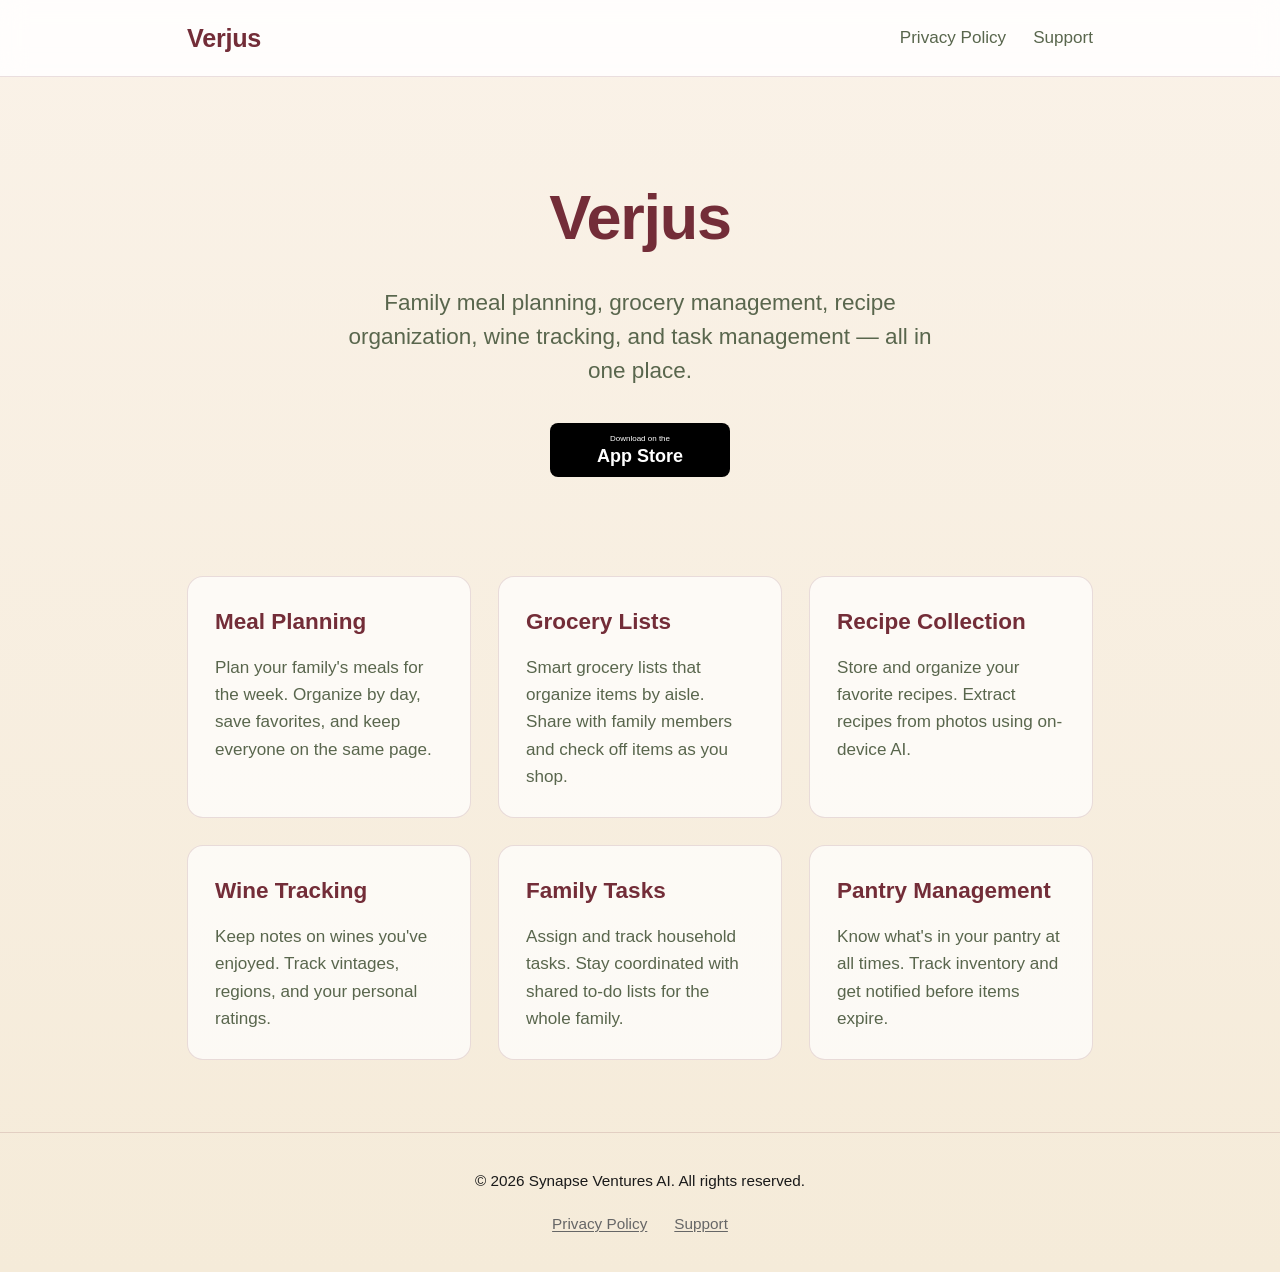
==== index.html @ 96adf4d8 "Initial commit — Verjus app website - Landing page with feature overview - Privacy policy covering d" ====
<!DOCTYPE html>
<html lang="en">
<head>
    <meta charset="UTF-8">
    <meta name="viewport" content="width=device-width, initial-scale=1.0">
    <title>Verjus — Family Meal Planning & Grocery Management</title>
    <link rel="stylesheet" href="style.css">
    <meta name="description" content="Verjus is the all-in-one app for family meal planning, grocery management, recipe organization, wine tracking, and task management.">
</head>
<body>
    <header>
        <nav>
            <span class="logo">Verjus</span>
            <div class="nav-links">
                <a href="privacy.html">Privacy Policy</a>
                <a href="support.html">Support</a>
            </div>
        </nav>
    </header>

    <main>
        <section class="hero">
            <h1>Verjus</h1>
            <p class="tagline">Family meal planning, grocery management, recipe organization, wine tracking, and task management — all in one place.</p>
            <a href="https://apps.apple.com/app/verjus/id6441234567" class="app-store-badge" aria-label="Download Verjus on the App Store">
                <img src="assets/app-store-badge.svg" alt="Download on the App Store" width="180" height="54">
            </a>
        </section>

        <section class="features">
            <div class="feature-card">
                <h2>Meal Planning</h2>
                <p>Plan your family's meals for the week. Organize by day, save favorites, and keep everyone on the same page.</p>
            </div>
            <div class="feature-card">
                <h2>Grocery Lists</h2>
                <p>Smart grocery lists that organize items by aisle. Share with family members and check off items as you shop.</p>
            </div>
            <div class="feature-card">
                <h2>Recipe Collection</h2>
                <p>Store and organize your favorite recipes. Extract recipes from photos using on-device AI.</p>
            </div>
            <div class="feature-card">
                <h2>Wine Tracking</h2>
                <p>Keep notes on wines you've enjoyed. Track vintages, regions, and your personal ratings.</p>
            </div>
            <div class="feature-card">
                <h2>Family Tasks</h2>
                <p>Assign and track household tasks. Stay coordinated with shared to-do lists for the whole family.</p>
            </div>
            <div class="feature-card">
                <h2>Pantry Management</h2>
                <p>Know what's in your pantry at all times. Track inventory and get notified before items expire.</p>
            </div>
        </section>
    </main>

    <footer>
        <p>&copy; 2026 Synapse Ventures AI. All rights reserved.</p>
        <div class="footer-links">
            <a href="privacy.html">Privacy Policy</a>
            <a href="support.html">Support</a>
        </div>
    </footer>
</body>
</html>
---- style.css ----
/* Verjus Brand Colors */
:root {
    --primary-burgundy: #732D38;
    --primary-burgundy-dark: #5A232C;
    --text-olive: #59664D;
    --background-warm: #FAF2E8;
    --background-warm2: #F5EBD9;
    --card-bg: rgba(255, 255, 255, 0.7);
    --card-stroke: rgba(115, 45, 56, 0.15);
    --tag-bg: rgba(115, 45, 56, 0.12);
    --text-dark: #1a1a1a;
    --text-muted: #666;
    --radius: 16px;
    --radius-sm: 10px;
}

/* Reset & Base */
*,
*::before,
*::after {
    box-sizing: border-box;
    margin: 0;
    padding: 0;
}

html {
    font-size: 18px;
    -webkit-font-smoothing: antialiased;
    -moz-osx-font-smoothing: grayscale;
}

body {
    font-family: -apple-system, BlinkMacSystemFont, "Segoe UI", Roboto, Helvetica, Arial, sans-serif;
    color: var(--text-dark);
    background: linear-gradient(180deg, var(--background-warm) 0%, var(--background-warm2) 100%);
    min-height: 100vh;
    line-height: 1.6;
}

/* Typography */
h1 {
    font-size: 2.5rem;
    color: var(--primary-burgundy);
    font-weight: 700;
    letter-spacing: -0.02em;
}

h2 {
    font-size: 1.5rem;
    color: var(--primary-burgundy);
    font-weight: 600;
    margin-top: 2rem;
    margin-bottom: 0.75rem;
}

h3 {
    font-size: 1.15rem;
    color: var(--text-olive);
    font-weight: 600;
    margin-top: 1.5rem;
    margin-bottom: 0.5rem;
}

p {
    margin-bottom: 1rem;
    color: var(--text-dark);
}

a {
    color: var(--primary-burgundy);
    text-decoration: underline;
    text-underline-offset: 2px;
}

a:hover {
    color: var(--primary-burgundy-dark);
}

ul {
    margin-bottom: 1rem;
    padding-left: 1.5rem;
}

li {
    margin-bottom: 0.35rem;
}

/* Header / Navigation */
header {
    background: rgba(255, 255, 255, 0.85);
    backdrop-filter: blur(12px);
    -webkit-backdrop-filter: blur(12px);
    border-bottom: 1px solid var(--card-stroke);
    position: sticky;
    top: 0;
    z-index: 10;
}

nav {
    max-width: 960px;
    margin: 0 auto;
    padding: 1rem 1.5rem;
    display: flex;
    justify-content: space-between;
    align-items: center;
}

.logo {
    font-size: 1.4rem;
    font-weight: 700;
    color: var(--primary-burgundy);
    letter-spacing: -0.01em;
}

.logo a {
    text-decoration: none;
    color: inherit;
}

.nav-links {
    display: flex;
    gap: 1.5rem;
}

.nav-links a {
    text-decoration: none;
    font-size: 0.95rem;
    color: var(--text-olive);
    font-weight: 500;
}

.nav-links a:hover,
.nav-links a[aria-current="page"] {
    color: var(--primary-burgundy);
}

/* Hero */
.hero {
    text-align: center;
    padding: 5rem 1.5rem 3rem;
    max-width: 640px;
    margin: 0 auto;
}

.hero h1 {
    font-size: 3.5rem;
    margin-bottom: 1rem;
}

.tagline {
    font-size: 1.25rem;
    color: var(--text-olive);
    margin-bottom: 2rem;
    line-height: 1.5;
}

.app-store-badge img {
    display: inline-block;
    transition: opacity 0.2s;
}

.app-store-badge:hover img {
    opacity: 0.85;
}

/* Features Grid */
.features {
    max-width: 960px;
    margin: 0 auto;
    padding: 2rem 1.5rem 4rem;
    display: grid;
    grid-template-columns: repeat(auto-fill, minmax(280px, 1fr));
    gap: 1.5rem;
}

.feature-card {
    background: var(--card-bg);
    border: 1px solid var(--card-stroke);
    border-radius: var(--radius);
    padding: 1.5rem;
    transition: transform 0.2s, box-shadow 0.2s;
}

.feature-card:hover {
    transform: translateY(-2px);
    box-shadow: 0 4px 16px rgba(115, 45, 56, 0.08);
}

.feature-card h2 {
    margin-top: 0;
    font-size: 1.25rem;
}

.feature-card p {
    color: var(--text-olive);
    margin-bottom: 0;
    font-size: 0.95rem;
}

/* Legal Content (Privacy & Support) */
.legal-content {
    max-width: 720px;
    margin: 0 auto;
    padding: 3rem 1.5rem 4rem;
}

.legal-content h1 {
    margin-bottom: 0.5rem;
}

.last-updated {
    color: var(--text-muted);
    font-size: 0.9rem;
    margin-bottom: 2rem;
}

/* FAQ Details */
details {
    background: var(--card-bg);
    border: 1px solid var(--card-stroke);
    border-radius: var(--radius-sm);
    padding: 1rem 1.25rem;
    margin-bottom: 0.75rem;
    cursor: pointer;
}

details summary {
    font-weight: 600;
    color: var(--primary-burgundy);
    font-size: 1rem;
    list-style: none;
}

details summary::-webkit-details-marker {
    display: none;
}

details summary::before {
    content: "›";
    display: inline-block;
    margin-right: 0.5rem;
    transition: transform 0.2s;
    font-size: 1.2rem;
    color: var(--text-olive);
}

details[open] summary::before {
    transform: rotate(90deg);
}

details p {
    margin-top: 0.75rem;
    margin-bottom: 0;
    padding-left: 1.2rem;
    color: var(--text-olive);
    font-size: 0.95rem;
}

/* Footer */
footer {
    text-align: center;
    padding: 2rem 1.5rem;
    color: var(--text-muted);
    font-size: 0.85rem;
    border-top: 1px solid var(--card-stroke);
}

.footer-links {
    display: flex;
    justify-content: center;
    gap: 1.5rem;
    margin-top: 0.5rem;
}

.footer-links a {
    font-size: 0.85rem;
    color: var(--text-muted);
}

/* Responsive */
@media (max-width: 600px) {
    html {
        font-size: 16px;
    }

    .hero h1 {
        font-size: 2.5rem;
    }

    .features {
        grid-template-columns: 1fr;
    }

    nav {
        flex-direction: column;
        gap: 0.5rem;
    }
}
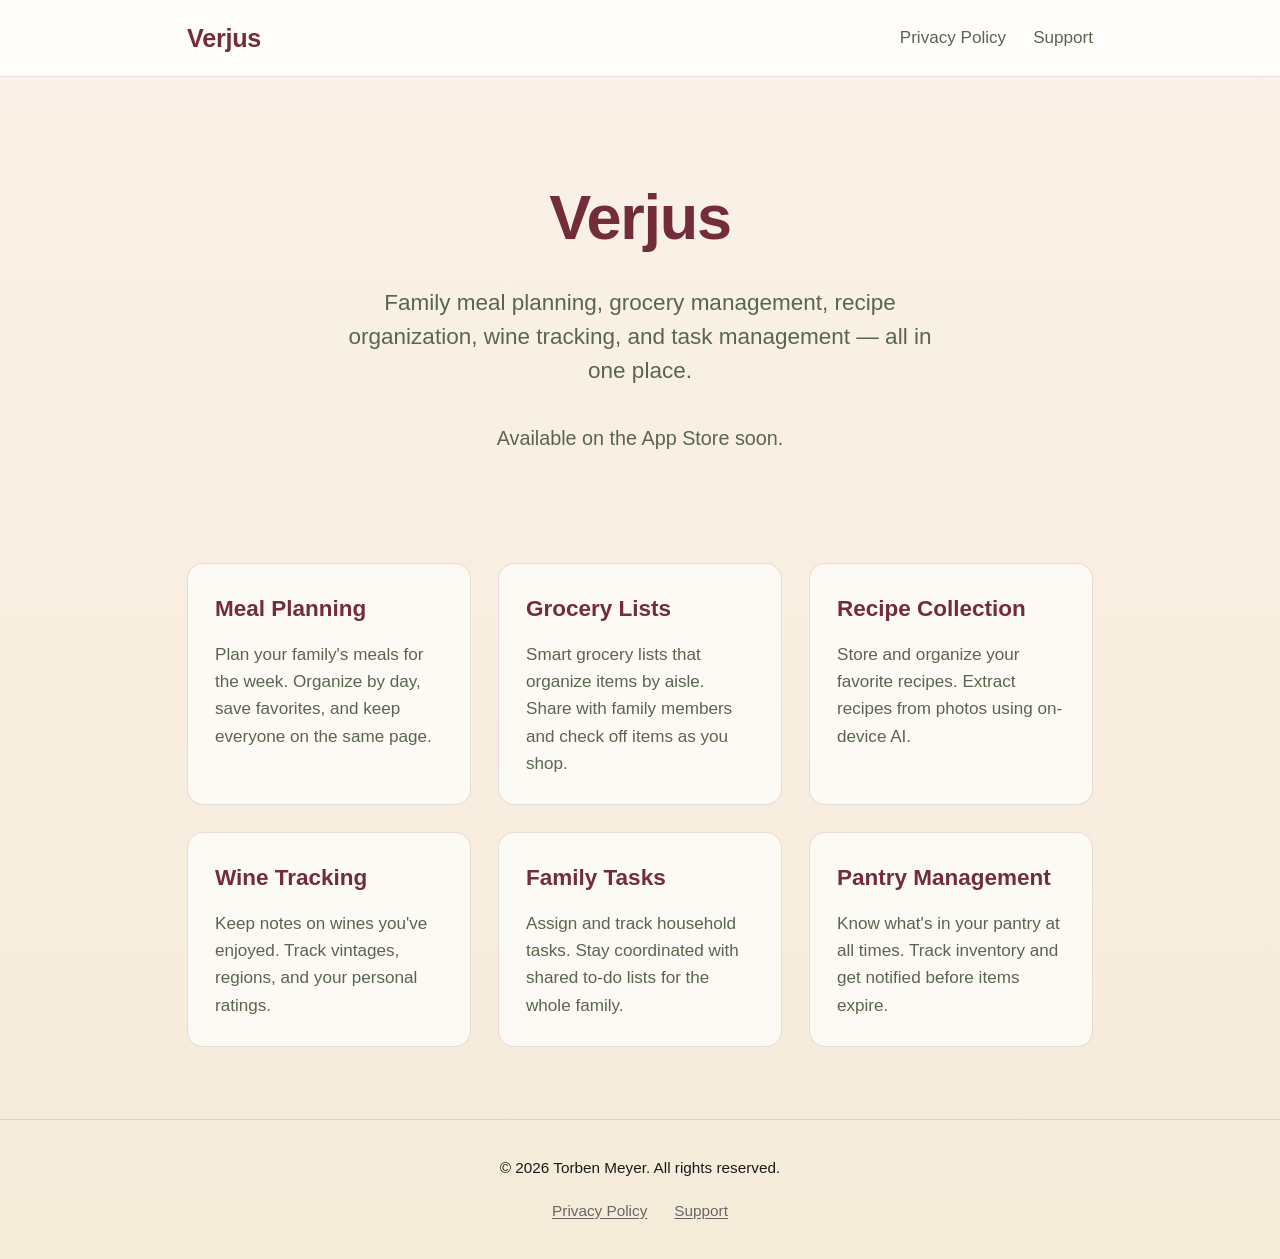
==== commit 06c93144: "Update placeholders with real values - Email: synapseventuresai@gmail.com (both privacy + support) -" ====
--- a/index.html
+++ b/index.html
@@ -22,9 +22,7 @@
         <section class="hero">
             <h1>Verjus</h1>
             <p class="tagline">Family meal planning, grocery management, recipe organization, wine tracking, and task management — all in one place.</p>
-            <a href="https://apps.apple.com/app/verjus/id6441234567" class="app-store-badge" aria-label="Download Verjus on the App Store">
-                <img src="assets/app-store-badge.svg" alt="Download on the App Store" width="180" height="54">
-            </a>
+            <p class="coming-soon">Available on the App Store soon.</p>
         </section>
 
         <section class="features">
@@ -56,7 +54,7 @@
     </main>
 
     <footer>
-        <p>&copy; 2026 Synapse Ventures AI. All rights reserved.</p>
+        <p>&copy; 2026 Torben Meyer. All rights reserved.</p>
         <div class="footer-links">
             <a href="privacy.html">Privacy Policy</a>
             <a href="support.html">Support</a>
--- a/style.css
+++ b/style.css
@@ -154,13 +154,10 @@
     line-height: 1.5;
 }
 
-.app-store-badge img {
-    display: inline-block;
-    transition: opacity 0.2s;
-}
-
-.app-store-badge:hover img {
-    opacity: 0.85;
+.coming-soon {
+    font-size: 1.1rem;
+    color: var(--text-olive);
+    font-weight: 500;
 }
 
 /* Features Grid */
